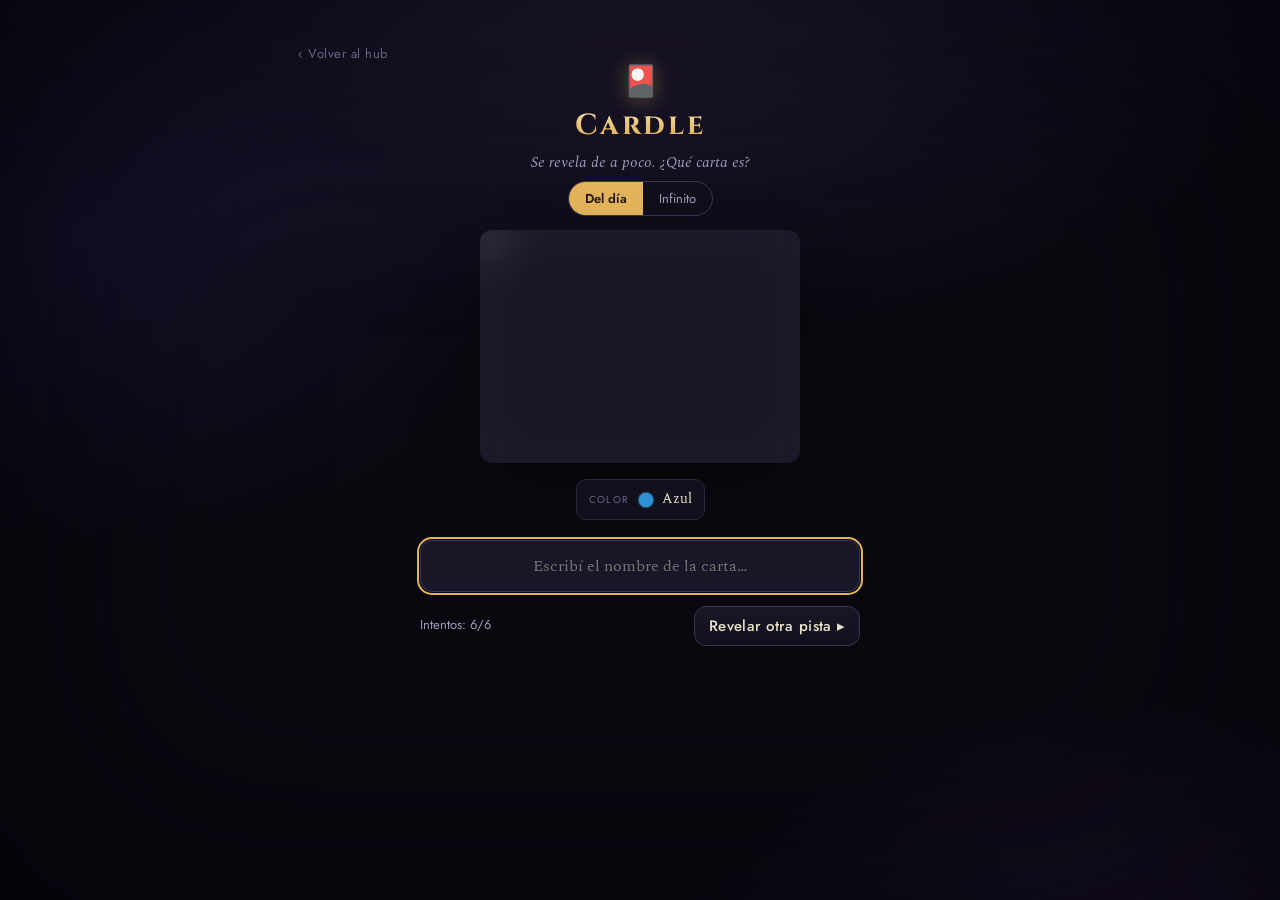
==== cardle.html @ 93d8b242 "feat(a11y): colorblind mode for Wordle & MTG-dle (orange/blue) Green + gold feedback is hard to tell" ====
<!doctype html>
<html lang="es">
<head>
<meta charset="utf-8">
<meta name="viewport" content="width=device-width, initial-scale=1">
<title>Cardle — Magic The Oráculo</title>
<meta name="description" content="Adiviná la carta de Magic que se revela de a poco: color, tipo, coste, arte…">
<link rel="icon" href="data:image/svg+xml,<svg xmlns='http://www.w3.org/2000/svg' viewBox='0 0 100 100'><text y='.9em' font-size='90'>%F0%9F%8E%B4</text></svg>">
<link rel="stylesheet" href="theme.css?v=2">
<style>
  main { text-align:center; }
  .art-wrap { position:relative; width:min(320px,80vw); aspect-ratio:626/457; margin:14px auto 0;
    border-radius:12px; overflow:hidden; box-shadow:var(--shadow); background:var(--ink-2); }
  #art { width:100%; height:100%; object-fit:cover; display:block; transition:filter .6s ease; }
  .art-wrap.empty { display:grid; place-items:center; color:var(--faint); font-size:13px; }
  .clues { display:flex; flex-wrap:wrap; gap:8px; justify-content:center; margin:16px auto 0; max-width:460px; }
  .clue { background:var(--ink); border:1px solid var(--smoke); border-radius:10px; padding:8px 12px;
    font-size:14px; display:flex; align-items:center; gap:8px; animation:pop .35s ease both; }
  @keyframes pop { from{opacity:0; transform:scale(.9);} to{opacity:1; transform:none;} }
  .clue .lab { font-family:'Jost',sans-serif; font-size:10px; letter-spacing:.14em; text-transform:uppercase; color:var(--faint); }
  .swatch { width:16px; height:16px; border-radius:50%; box-shadow:inset 0 0 0 1px rgba(0,0,0,.4); }
  .guessrow { position:relative; max-width:440px; margin:20px auto 0; }
  #guess { width:100%; box-sizing:border-box; background:var(--ink-2); color:var(--parchment);
    border:1px solid var(--smoke-2); border-radius:12px; padding:13px 15px; font-family:'Spectral',serif; font-size:16px; text-align:center; }
  #guess:focus { outline:2px solid var(--gold); outline-offset:1px; }
  .sugg { position:absolute; left:0; right:0; top:52px; z-index:5; display:grid; gap:3px;
    background:var(--void); border-radius:10px; }
  .sugg button { text-align:left; background:var(--ink); color:var(--parchment); border:1px solid var(--smoke);
    border-radius:8px; padding:9px 12px; cursor:pointer; font-family:'Spectral',serif; font-size:14px; }
  .sugg button:hover { border-color:var(--gold); }
  .meta { display:flex; align-items:center; justify-content:space-between; max-width:440px; margin:14px auto 0;
    font-family:'Jost',sans-serif; font-size:13px; color:var(--muted); }
  .pips-row { display:inline-flex; gap:3px; }
  .guesslog { max-width:440px; margin:14px auto 0; display:grid; gap:6px; }
  .gl { display:flex; align-items:center; gap:8px; justify-content:center; color:var(--bad); font-size:14px; }
  .gl::before { content:"✗"; }
  .result-title { font-family:'Cinzel',serif; font-weight:700; font-size:clamp(24px,6vw,34px); text-wrap:balance; margin:4px 0; }
  .center-actions { display:flex; gap:12px; justify-content:center; flex-wrap:wrap; margin-top:22px; }
  .foot { color:var(--faint); text-align:center; font-family:'Jost',sans-serif; font-size:13px; margin-top:24px; }
  .modepick { display:inline-flex; gap:0; border:1px solid var(--smoke-2); border-radius:99px; overflow:hidden; margin:6px 0 0; }
  .modepick button { background:transparent; border:none; color:var(--muted); padding:7px 16px; cursor:pointer; font-family:'Jost',sans-serif; font-size:13px; }
  .modepick button.on { background:var(--gold); color:#241a06; font-weight:600; }
</style>
</head>
<body>
<div class="wrap">
  <a class="back" href="index.html">‹ Volver al hub</a>
  <header class="mast">
    <div class="sigil">🎴</div>
    <h1 class="wordmark">Cardle</h1>
    <p class="tagline">Se revela de a poco. ¿Qué carta es?</p>
    <div class="modepick" id="modepick">
      <button data-mode="daily" class="on">Del día</button>
      <button data-mode="rand">Infinito</button>
    </div>
  </header>
  <main>
    <div id="game" hidden>
      <div class="art-wrap empty" id="art-wrap"><img id="art" alt="" hidden><span id="art-ph">🎴 arte oculto</span></div>
      <div class="clues" id="clues"></div>
      <div class="guessrow">
        <input id="guess" type="text" autocomplete="off" spellcheck="false" placeholder="Escribí el nombre de la carta…">
        <div class="sugg" id="sugg"></div>
      </div>
      <div class="meta">
        <span id="tries"></span>
        <button class="btn" id="skip" style="padding:8px 14px">Revelar otra pista ▸</button>
      </div>
      <div class="guesslog" id="guesslog"></div>
    </div>
    <div id="result" hidden></div>
    <p class="foot" id="loading">Cargando el grimorio…</p>
  </main>
</div>
<script src="extras.js?v=2"></script>
<script>
const $ = s => document.querySelector(s);
let POOL = [], NAMES = [], ALLNAMES = [], TARGETS = [], target = null, revealed = 0, used = 0, over = false, mode = 'daily';
const MAX_TRIES = 6;

Promise.all([fetch('data/all.json?v=4').then(r=>r.json()), fetch('data/games.json?v=4').then(r => r.json())]).then(([a,d]) => {
  POOL = d.cards;
  NAMES = POOL.map(c => c.n);
  ALLNAMES = a.cards.map(c => c.n);            // type ANY card, not just the famous ones
  TARGETS = POOL.filter(c => c.fam && !c.t.includes('Land'));  // famous, non-land (art is recognizable)
  if (!TARGETS.length) TARGETS = POOL.slice(0, 400);
  $('#loading').hidden = true; $('#game').hidden = false;
  start();
}).catch(() => { $('#loading').textContent = 'No pude cargar las cartas 😿'; });

/* ---- deterministic daily pick ---- */
function hashStr(s){ let h=2166136261; for(let i=0;i<s.length;i++){ h^=s.charCodeAt(i); h=Math.imul(h,16777619);} return h>>>0; }
function todayKey(){ const d=new Date(); return `${d.getFullYear()}-${d.getMonth()+1}-${d.getDate()}`; }

function imgURL(c, kind){ const id=c.fid||c.id; return `https://cards.scryfall.io/${kind}/front/${id[0]}/${id[1]}/${id}.jpg`; }

/* ---- clue builders (in reveal order; only applicable ones) ---- */
const COLW = { W:'--mW', U:'--mU', B:'--mB', R:'--mR', G:'--mG' };
const COLNAME = { W:'Blanca', U:'Azul', B:'Negra', R:'Roja', G:'Verde' };
function colorClue(c){
  const cs = getComputedStyle(document.documentElement);
  if (!c.co) return `<span class="swatch" style="background:#8f88a8"></span>Incolora`;
  if (c.co.length >= 2) return c.co.split('').map(ch=>`<span class="swatch" style="background:${cs.getPropertyValue(COLW[ch]).trim()}"></span>`).join('') + ' Multicolor';
  return `<span class="swatch" style="background:${cs.getPropertyValue(COLW[c.co]).trim()}"></span>${COLNAME[c.co]}`;
}
const PIP_BG = { W:'#f3ecd4', U:'#2f8fd4', B:'#2c2836', R:'#d5492f', G:'#2f9e57', C:'#b9b2a6' };
function pipsHTML(mc){
  if(!mc) return '—';
  return (mc.match(/\{[^}]+\}/g)||[]).map(s=>{ const t=s.slice(1,-1);
    const bg = PIP_BG[t] || (/^\d+$/.test(t)||t==='X' ? '#cbc4b3' : '#b9a7c9');
    const fg = (t==='W'||t==='C'||/^\d+$/.test(t)||t==='X') ? '#2a2620' : '#fff';
    return `<span class="pip" style="background:${bg};color:${fg}">${t.replace('/','')}</span>`; }).join('');
}
function mainType(t){ return t.split('—')[0].trim(); }
function subType(t){ return t.includes('—') ? t.split('—')[1].trim() : ''; }
function initialClue(c){ return c.n.split(/\s+/).map(w=>w[0].toUpperCase()+'·'.repeat(Math.max(0,w.length-1))).join('  '); }
const RARNAME = { c:'Común', u:'Infrecuente', r:'Rara', m:'Mítica' };

function buildClues(c){
  const list = [
    { lab:'Color', html: colorClue(c) },
    { lab:'Tipo', html: esc(mainType(c.t)) },
    { lab:'Coste', html: `<span class="pips-row">${pipsHTML(c.mc)}</span> · ${c.cmc}` },
    { lab:'Rareza', html: RARNAME[c.r] || '—' },
  ];
  if (subType(c.t)) list.push({ lab:'Subtipo', html: esc(subType(c.t)) });
  if (c.pt) list.push({ lab:'Fuerza/Resist.', html: esc(c.pt) });
  list.push({ lab:'Iniciales', html: `<span style="letter-spacing:.05em">${esc(initialClue(c))}</span>` });
  return list;
}
let CLUES = [];

/* ---- game flow ---- */
function start(){
  over = false; used = 0; revealed = 1;
  if (mode === 'daily') target = TARGETS[hashStr('cardle'+todayKey()) % TARGETS.length];
  else target = TARGETS[Math.floor(Math.random()*TARGETS.length)];
  CLUES = buildClues(target);
  $('#result').hidden = true; $('#game').hidden = false;
  $('#guess').value=''; $('#sugg').innerHTML=''; $('#guesslog').innerHTML=''; $('#guess').disabled=false; $('#skip').disabled=false;
  // art starts hidden/blurred
  const aw=$('#art-wrap'), art=$('#art');
  aw.classList.remove('empty'); $('#art-ph').hidden=true; art.hidden=false;
  art.onerror = ()=>{ art.onerror=null; art.src = imgURL(target,'normal'); };
  art.src = imgURL(target, 'art_crop');
  render();
  $('#guess').focus();
}
function render(){
  // clues
  $('#clues').innerHTML = CLUES.slice(0, revealed).map(c=>`<div class="clue"><span class="lab">${c.lab}</span>${c.html}</div>`).join('');
  // art blur: from 22px down to 4px across the tries; clear on win
  const lvl = used;
  const blur = Math.max(3, 22 - lvl*3.5);
  $('#art').style.filter = `blur(${blur}px)`;
  $('#tries').textContent = `Intentos: ${MAX_TRIES-used}/${MAX_TRIES}`;
}
function reveal(){ if (revealed < CLUES.length) revealed++; }

$('#guess').addEventListener('input', e=>{
  const q=e.target.value.trim().toLowerCase(), box=$('#sugg');
  if(q.length<2){ box.innerHTML=''; return; }
  const hits=[]; for(let i=0;i<ALLNAMES.length && hits.length<7;i++) if(ALLNAMES[i].toLowerCase().includes(q)) hits.push(ALLNAMES[i]);
  box.innerHTML = hits.map(n=>`<button data-n="${esc(n)}">${esc(n)}</button>`).join('');
  box.querySelectorAll('button').forEach(b=>b.onclick=()=>submit(b.dataset.n));
});
$('#guess').addEventListener('keydown', e=>{ if(e.key==='Enter'){ const f=$('#sugg button'); if(f) submit(f.dataset.n); else submit($('#guess').value.trim()); }});
$('#skip').addEventListener('click', ()=>{ if(over) return; used++; reveal(); if(used>=MAX_TRIES) return lose(); render(); });

function submit(name){
  if(over || !name) return;
  $('#sugg').innerHTML=''; $('#guess').value='';
  if(name.toLowerCase() === target.n.toLowerCase()) return win();
  used++;
  $('#guesslog').insertAdjacentHTML('beforeend', `<div class="gl">${esc(name)}</div>`);
  reveal();
  if(used>=MAX_TRIES) return lose();
  render();
}

function endCard(){
  $('#art').style.filter='none';
  return `<div class="art-wrap" style="margin-top:10px"><img src="${imgURL(target,'normal')}" alt="${esc(target.n)}" style="width:100%;height:100%;object-fit:cover" onerror="this.src='${imgURL(target,'art_crop')}'"></div>`;
}
function win(){ done(true); }
function lose(){ done(false); }
function done(won){
  over=true; $('#guess').disabled=true; $('#skip').disabled=true; $('#art').style.filter='none';
  MTO.end('cardle', { won, mode, score: won?used+1:null, distLabel:'intentos para ganar',
    title: target.n,
    subtitle: won?`En ${used+1} intento${used?'s':''} · ${used} pista${used===1?'':'s'} extra`:'Se acabaron los intentos',
    bodyHtml: `<div class="cardwrap"><img src="${imgURL(target,'normal')}" alt="${esc(target.n)}" onerror="this.onerror=null;this.src='${imgURL(target,'art_crop')}'"></div>`,
    shareText: `Cardle 🎴 — ${target.n}\n${won?`✅ ${used+1}/${MAX_TRIES}`:`❌ X/${MAX_TRIES}`}\nfclarat.github.io/MagicTheOraculo` });
}

document.querySelectorAll('#modepick button').forEach(b=>b.onclick=()=>{
  document.querySelectorAll('#modepick button').forEach(x=>x.classList.remove('on'));
  b.classList.add('on'); mode=b.dataset.mode; if(POOL.length) start();
});
function esc(s){ return String(s).replace(/[&<>"]/g,m=>({'&':'&amp;','<':'&lt;','>':'&gt;','"':'&quot;'}[m])); }
</script>
</body>
</html>
---- theme.css ----
/* Shared theme for the Magic The Oráculo games hub (candlelit-oracle look). */
@import url('https://fonts.googleapis.com/css2?family=Cinzel:wght@500;600;700&family=Spectral:ital,wght@0,400;0,500;0,600;1,400&family=Jost:wght@400;500;600&display=swap');

:root {
  color-scheme: dark;
  --void:#0a0910; --ink:#12101d; --ink-2:#191627; --smoke:#2a2540; --smoke-2:#3b3556;
  --parchment:#ece2c9; --muted:#a29bbb; --faint:#6a6484;
  --gold:#e3b45a; --gold-dim:#a9873f;
  --mW:#f4ecd0; --mU:#2f92d6; --mB:#8b7fb0; --mR:#dc5138; --mG:#3aa564; --mC:#b7b0a2;
  --good:#57c98a; --bad:#e0685a; --warn:#e3b45a;
  --shadow:0 24px 60px -20px rgba(0,0,0,.75);
  --shadow-sm:0 14px 34px -22px rgba(0,0,0,.85);
  --ring:0 0 0 1px var(--smoke);
  --hair:rgba(227,180,90,.16);   /* gold hairline for card bevels */
  --tile-correct:var(--good); --tile-present:var(--warn);   /* wordle/mtgdle feedback: green / gold */
}
/* daltonismo: high-contrast orange + blue, distinguishable for all color-vision types */
:root.cb { --tile-correct:#f5793a; --tile-present:#85c0f9; }
* { box-sizing:border-box; }
body {
  margin:0; min-height:100vh; overflow-x:hidden; position:relative;
  background:
    radial-gradient(1200px 700px at 50% -10%, #221b3c 0%, rgba(34,27,60,0) 62%),
    radial-gradient(900px 560px at 90% 112%, #241634 0%, rgba(36,22,52,0) 55%),
    radial-gradient(760px 520px at 6% 26%, #16112b 0%, rgba(22,17,43,0) 60%),
    var(--void);
  color:var(--parchment);
  font-family:'Spectral', Georgia, serif; font-size:17px; line-height:1.6;
  -webkit-font-smoothing:antialiased;
}
/* mystical spark from the top + cinematic vignette */
body::before { content:""; position:fixed; inset:0; z-index:-1; pointer-events:none;
  background:radial-gradient(680px 360px at 50% -4%, rgba(227,180,90,.06), transparent 70%); }
body::after { content:""; position:fixed; inset:0; z-index:-1; pointer-events:none;
  box-shadow:inset 0 0 240px 48px rgba(4,3,10,.72); }
.wrap { max-width:720px; margin:0 auto; padding:clamp(18px,4vw,40px) 18px 60px; }

.mast { text-align:center; margin-bottom:6px; }
.sigil { font-size:30px; line-height:1; filter:drop-shadow(0 2px 10px rgba(227,180,90,.35)); }
.wordmark {
  font-family:'Cinzel', serif; font-weight:700; letter-spacing:.09em;
  font-size:clamp(21px,5vw,29px); margin:6px 0 2px;
  background:linear-gradient(180deg,#f6e7bf,var(--gold) 70%,var(--gold-dim));
  -webkit-background-clip:text; background-clip:text; color:transparent;
}
.tagline { font-style:italic; color:var(--muted); font-size:14.5px; margin:0; }

.btn {
  font-family:'Jost', sans-serif; font-weight:500; letter-spacing:.02em; cursor:pointer;
  border-radius:12px; border:1px solid var(--smoke-2);
  background:linear-gradient(180deg,var(--ink-2),var(--ink)); color:var(--parchment);
  padding:12px 18px; font-size:15px;
  transition:transform .12s ease, border-color .2s ease, box-shadow .2s;
}
.btn:hover { border-color:var(--gold-dim); transform:translateY(-1px); }
.btn:active { transform:translateY(0); }
.btn:focus-visible { outline:2px solid var(--gold); outline-offset:2px; }
.btn-primary {
  background:linear-gradient(180deg,#f0cf7a,var(--gold)); color:#241a06;
  border-color:#f0cf7a; font-weight:600; box-shadow:0 10px 30px -12px rgba(227,180,90,.6);
}
.btn-primary:hover { border-color:#ffe29a; }

.back { display:inline-flex; align-items:center; gap:6px; color:var(--faint);
  text-decoration:none; font-family:'Jost',sans-serif; font-size:13px; letter-spacing:.04em; }
.back:hover { color:var(--gold); }

.eyebrow { font-family:'Jost',sans-serif; text-transform:uppercase; letter-spacing:.28em;
  font-size:11px; font-weight:600; color:var(--faint); }

/* mana pips (shared) */
.pip { width:21px; height:21px; border-radius:50%; display:inline-grid; place-items:center;
  font-family:'Jost',sans-serif; font-weight:600; font-size:12px; color:#fff;
  box-shadow:inset 0 -2px 3px rgba(0,0,0,.35), 0 1px 1px rgba(0,0,0,.3); }

/* ---- MTG flavor kit (shared) ---- */
/* WUBRG mana gems — look like the mana cost in a card corner */
.mana { width:22px; height:22px; border-radius:50%; display:inline-grid; place-items:center; flex:none;
  font-family:'Jost',sans-serif; font-weight:700; font-size:11px; line-height:1;
  box-shadow:inset 0 2px 2px rgba(255,255,255,.28), inset 0 -3px 4px rgba(0,0,0,.4), 0 1px 2px rgba(0,0,0,.45); }
.mana.w { background:radial-gradient(circle at 38% 30%,#fffef2,#e6dcb0 78%); color:#5a4a1e; }
.mana.u { background:radial-gradient(circle at 38% 30%,#93d2f6,#2b7dbf 80%); color:#06263f; }
.mana.b { background:radial-gradient(circle at 38% 30%,#b9aecb,#564d6c 82%); color:#efeaf5; }
.mana.r { background:radial-gradient(circle at 38% 30%,#ffa189,#d13f2b 80%); color:#3a0d06; }
.mana.g { background:radial-gradient(circle at 38% 30%,#a9e2bf,#2c9a5c 82%); color:#0c2e1b; }
.mana.c { background:radial-gradient(circle at 38% 30%,#efe9dd,#b0a794 82%); color:#3a3527; }
.mana.m { background:conic-gradient(from 210deg,#e9dfb6,#2b7dbf,#564d6c,#d13f2b,#2c9a5c,#e9dfb6); color:#241a06; text-shadow:0 1px 1px rgba(0,0,0,.35); }
.mana.lg { width:30px; height:30px; font-size:14px; }

/* WUBRG motif row */
.manabar { display:flex; gap:7px; justify-content:center; align-items:center; margin:0; }

/* ornamental divider with a center diamond */
.rule { display:flex; align-items:center; justify-content:center; gap:11px; max-width:320px; margin:13px auto; }
.rule::before, .rule::after { content:""; height:1px; flex:1; }
.rule::before { background:linear-gradient(90deg,transparent,var(--gold-dim)); }
.rule::after { background:linear-gradient(90deg,var(--gold-dim),transparent); }
.rule i { color:var(--gold); font-style:normal; font-size:11px; letter-spacing:.3em; opacity:.9; }

/* colorblind toggle (Wordle / MTG-dle) */
.cbtoggle { display:inline-flex; align-items:center; gap:6px; margin-top:8px; cursor:pointer;
  background:transparent; border:1px solid var(--smoke-2); color:var(--muted);
  border-radius:99px; padding:5px 13px; font-family:'Jost',sans-serif; font-size:12px; letter-spacing:.02em; }
.cbtoggle:hover { border-color:var(--gold-dim); color:var(--parchment); }
.cbtoggle[aria-pressed="true"] { border-color:#f5793a; color:#f5793a; background:rgba(245,121,58,.08); }

/* beveled card frame with gold corner brackets */
.frame { position:relative; border:1px solid var(--smoke-2); border-radius:16px;
  background:linear-gradient(180deg,var(--ink-2),var(--ink));
  box-shadow:inset 0 0 0 1px var(--hair), inset 0 1px 0 rgba(255,255,255,.05), var(--shadow-sm); }
.frame::after { content:""; position:absolute; inset:7px; border-radius:11px; pointer-events:none; opacity:.55;
  background:
    linear-gradient(var(--gold-dim),var(--gold-dim)) left top/13px 1.5px no-repeat,
    linear-gradient(var(--gold-dim),var(--gold-dim)) left top/1.5px 13px no-repeat,
    linear-gradient(var(--gold-dim),var(--gold-dim)) right top/13px 1.5px no-repeat,
    linear-gradient(var(--gold-dim),var(--gold-dim)) right top/1.5px 13px no-repeat,
    linear-gradient(var(--gold-dim),var(--gold-dim)) left bottom/13px 1.5px no-repeat,
    linear-gradient(var(--gold-dim),var(--gold-dim)) left bottom/1.5px 13px no-repeat,
    linear-gradient(var(--gold-dim),var(--gold-dim)) right bottom/13px 1.5px no-repeat,
    linear-gradient(var(--gold-dim),var(--gold-dim)) right bottom/1.5px 13px no-repeat; }

/* ---- celebration modal + stats (shared via extras.js) ---- */
.mto-modal { position:fixed; inset:0; z-index:200; display:none; align-items:center; justify-content:center;
  background:rgba(6,5,12,.72); -webkit-backdrop-filter:blur(4px); backdrop-filter:blur(4px); padding:18px; }
.mto-modal.show { display:flex; animation:mtoFade .25s ease; }
@keyframes mtoFade { from{opacity:0} to{opacity:1} }
.mto-panel { position:relative; width:100%; max-width:420px; max-height:92vh; overflow-y:auto;
  background:linear-gradient(180deg,var(--ink-2),var(--ink)); border:1px solid var(--smoke-2);
  border-radius:18px; padding:28px 22px 20px; text-align:center; box-shadow:var(--shadow);
  animation:mtoPop .3s cubic-bezier(.2,.8,.2,1); }
@keyframes mtoPop { from{opacity:0; transform:translateY(16px) scale(.96)} to{opacity:1; transform:none} }
.mto-x { position:absolute; top:8px; right:12px; background:none; border:none; color:var(--faint); font-size:18px; cursor:pointer; }
.mto-x:hover { color:var(--parchment); }
.mto-eyebrow { font-family:'Jost',sans-serif; text-transform:uppercase; letter-spacing:.16em; font-size:12px; font-weight:600; }
.mto-title { font-family:'Cinzel',serif; font-weight:700; font-size:clamp(22px,6vw,30px); margin:4px 0 2px; text-wrap:balance; }
.mto-sub { color:var(--muted); font-style:italic; margin:0 0 6px; }
.mto-panel .cardwrap { display:flex; justify-content:center; margin:12px 0; }
.mto-panel .cardwrap img { width:min(210px,60vw); border-radius:12px; box-shadow:var(--shadow); }
.mto-stats { display:grid; grid-template-columns:repeat(4,1fr); gap:8px; margin:16px 0 4px; }
.mto-stats > div { background:var(--ink); border:1px solid var(--smoke); border-radius:10px; padding:9px 4px; }
.mto-stats b { display:block; font-family:'Jost',sans-serif; font-size:20px; color:var(--gold); font-variant-numeric:tabular-nums; }
.mto-stats span { font-family:'Jost',sans-serif; font-size:9.5px; letter-spacing:.05em; text-transform:uppercase; color:var(--faint); }
.mto-dist { display:grid; gap:4px; margin:10px 2px 0; }
.mto-bar { display:grid; grid-template-columns:16px 1fr; gap:8px; align-items:center; }
.mto-bar .bk { font-family:'Jost',sans-serif; font-size:12px; color:var(--muted); text-align:center; }
.mto-bar i { display:block; background:linear-gradient(90deg,var(--gold-dim),var(--gold)); color:#241a06;
  font-family:'Jost',sans-serif; font-weight:600; font-size:11px; text-align:right; padding:2px 6px; border-radius:5px; min-width:20px; }
.mto-distlab { font-family:'Jost',sans-serif; font-size:10px; letter-spacing:.08em; text-transform:uppercase; color:var(--faint); margin-top:6px; }
.mto-actions { display:flex; gap:10px; justify-content:center; flex-wrap:wrap; margin-top:18px; }
.mto-copied { color:var(--good); font-family:'Jost',sans-serif; font-size:13px; margin-top:10px; }
.mto-confetti { position:fixed; inset:0; z-index:300; pointer-events:none; }

@media (prefers-reduced-motion: reduce) { * { animation:none !important; transition:none !important; } }
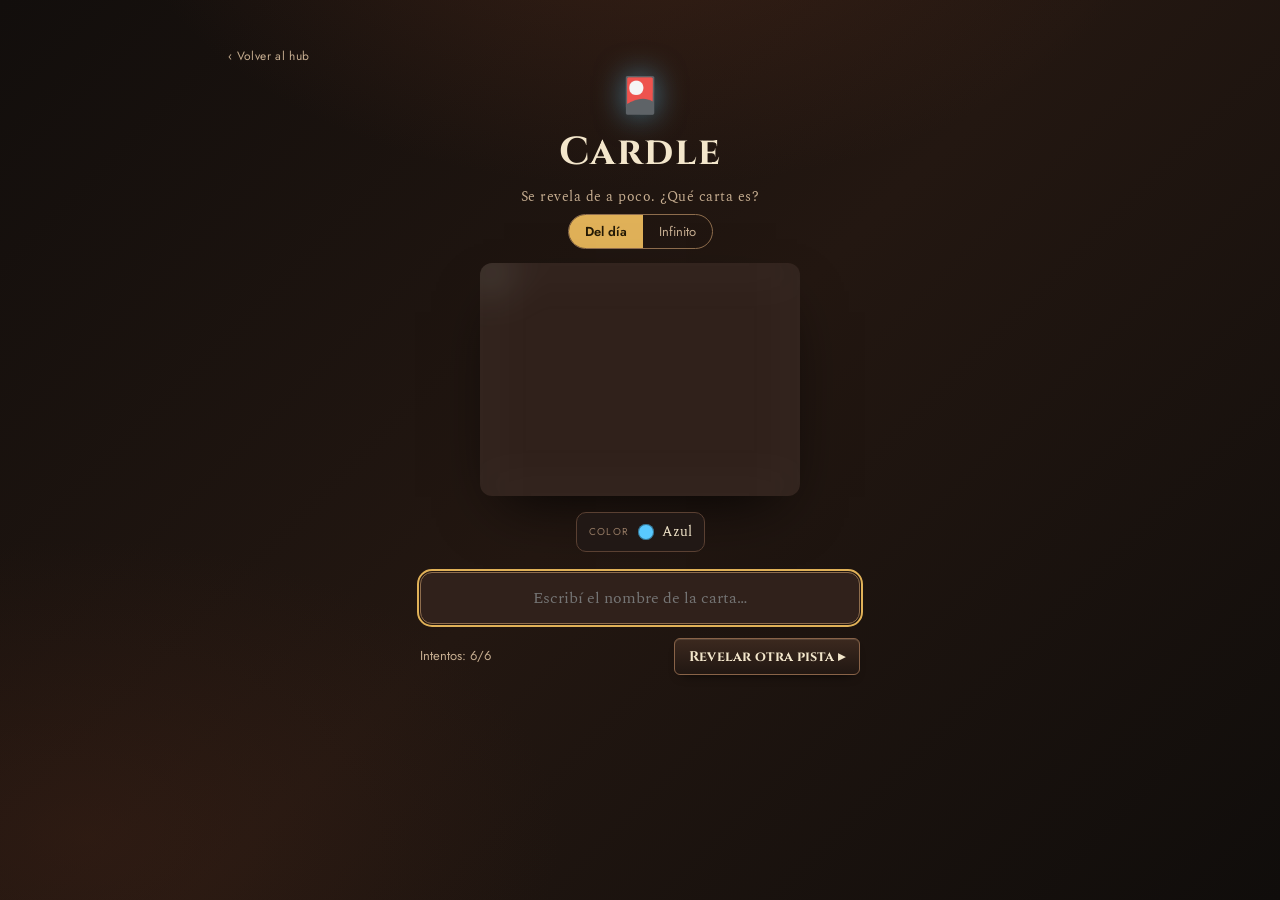
==== commit 27cd0896: "feat: rebrand as Magic The Mini Games" ====
--- a/cardle.html
+++ b/cardle.html
@@ -3,10 +3,21 @@
 <head>
 <meta charset="utf-8">
 <meta name="viewport" content="width=device-width, initial-scale=1">
-<title>Cardle — Magic The Oráculo</title>
+<title>Cardle — Magic The Mini Games</title>
 <meta name="description" content="Adiviná la carta de Magic que se revela de a poco: color, tipo, coste, arte…">
+<meta property="og:type" content="website">
+<meta property="og:title" content="Cardle — Magic The Mini Games">
+<meta property="og:description" content="Adiviná la carta de Magic que se revela de a poco: color, tipo, coste, arte…">
+<meta property="og:url" content="https://fclarat.github.io/MagicTheOraculo/cardle.html">
+<meta property="og:image" content="https://fclarat.github.io/MagicTheOraculo/og.png">
+<meta property="og:image:width" content="1200">
+<meta property="og:image:height" content="630">
+<meta name="twitter:card" content="summary_large_image">
+<meta name="twitter:title" content="Cardle — Magic The Mini Games">
+<meta name="twitter:description" content="Adiviná la carta de Magic que se revela de a poco: color, tipo, coste, arte…">
+<meta name="twitter:image" content="https://fclarat.github.io/MagicTheOraculo/og.png">
 <link rel="icon" href="data:image/svg+xml,<svg xmlns='http://www.w3.org/2000/svg' viewBox='0 0 100 100'><text y='.9em' font-size='90'>%F0%9F%8E%B4</text></svg>">
-<link rel="stylesheet" href="theme.css?v=2">
+<link rel="stylesheet" href="theme.css?v=4">
 <style>
   main { text-align:center; }
   .art-wrap { position:relative; width:min(320px,80vw); aspect-ratio:626/457; margin:14px auto 0;
@@ -72,17 +83,17 @@
     <p class="foot" id="loading">Cargando el grimorio…</p>
   </main>
 </div>
-<script src="extras.js?v=2"></script>
+<script src="extras.js?v=3"></script>
 <script>
 const $ = s => document.querySelector(s);
 let POOL = [], NAMES = [], ALLNAMES = [], TARGETS = [], target = null, revealed = 0, used = 0, over = false, mode = 'daily';
 const MAX_TRIES = 6;
 
-Promise.all([fetch('data/all.json?v=4').then(r=>r.json()), fetch('data/games.json?v=4').then(r => r.json())]).then(([a,d]) => {
+Promise.all([fetch('data/names.json?v=1').then(r=>r.json()), fetch('data/famous.json?v=1').then(r => r.json())]).then(([a,d]) => {
   POOL = d.cards;
   NAMES = POOL.map(c => c.n);
-  ALLNAMES = a.cards.map(c => c.n);            // type ANY card, not just the famous ones
-  TARGETS = POOL.filter(c => c.fam && !c.t.includes('Land'));  // famous, non-land (art is recognizable)
+  ALLNAMES = a.names;                           // type ANY card, not just the famous ones
+  TARGETS = POOL.filter(c => !c.t.includes('Land'));  // famous, non-land (art is recognizable)
   if (!TARGETS.length) TARGETS = POOL.slice(0, 400);
   $('#loading').hidden = true; $('#game').hidden = false;
   start();
--- a/theme.css
+++ b/theme.css
@@ -1,153 +1,85 @@
-/* Shared theme for the Magic The Oráculo games hub (candlelit-oracle look). */
-@import url('https://fonts.googleapis.com/css2?family=Cinzel:wght@500;600;700&family=Spectral:ital,wght@0,400;0,500;0,600;1,400&family=Jost:wght@400;500;600&display=swap');
+/* Shared design system — a vivid interplanar Magic arcade. */
+@import url('https://fonts.googleapis.com/css2?family=DM+Mono:wght@400;500&family=Space+Grotesk:wght@400;500;600;700&family=Unbounded:wght@500;600;700&display=swap');
+@import url('https://fonts.googleapis.com/css2?family=Cinzel:wght@500;600;700&family=Jost:wght@400;500;600&family=Spectral:ital,wght@0,400;0,500;0,600;1,400&display=swap');
 
 :root {
   color-scheme: dark;
-  --void:#0a0910; --ink:#12101d; --ink-2:#191627; --smoke:#2a2540; --smoke-2:#3b3556;
-  --parchment:#ece2c9; --muted:#a29bbb; --faint:#6a6484;
-  --gold:#e3b45a; --gold-dim:#a9873f;
-  --mW:#f4ecd0; --mU:#2f92d6; --mB:#8b7fb0; --mR:#dc5138; --mG:#3aa564; --mC:#b7b0a2;
-  --good:#57c98a; --bad:#e0685a; --warn:#e3b45a;
-  --shadow:0 24px 60px -20px rgba(0,0,0,.75);
-  --shadow-sm:0 14px 34px -22px rgba(0,0,0,.85);
+  --void:#070914; --ink:#101528; --ink-2:#181f39; --smoke:#29314e; --smoke-2:#46527b;
+  --parchment:#f5f7ff; --muted:#aab5d7; --faint:#7d89ae;
+  --gold:#b8ff4d; --gold-dim:#83cf27;
+  --mW:#fff5c7; --mU:#59c9ff; --mB:#b896ff; --mR:#ff6f7e; --mG:#79e36a; --mC:#c8d2e8;
+  --good:#69eb8a; --bad:#ff7184; --warn:#ffd45d;
+  --shadow:0 28px 80px -28px rgba(0,0,0,.9), 0 0 0 1px rgba(147,170,255,.07);
+  --shadow-sm:0 16px 36px -24px rgba(0,0,0,.9);
   --ring:0 0 0 1px var(--smoke);
-  --hair:rgba(227,180,90,.16);   /* gold hairline for card bevels */
-  --tile-correct:var(--good); --tile-present:var(--warn);   /* wordle/mtgdle feedback: green / gold */
+  --hair:rgba(184,255,77,.18);
+  --tile-correct:var(--good); --tile-present:var(--warn);
 }
-/* daltonismo: high-contrast orange + blue, distinguishable for all color-vision types */
-:root.cb { --tile-correct:#f5793a; --tile-present:#85c0f9; }
+:root.cb { --tile-correct:#ff8b4d; --tile-present:#68c9ff; }
 * { box-sizing:border-box; }
+html { background:var(--void); }
 body {
   margin:0; min-height:100vh; overflow-x:hidden; position:relative;
   background:
-    radial-gradient(1200px 700px at 50% -10%, #221b3c 0%, rgba(34,27,60,0) 62%),
-    radial-gradient(900px 560px at 90% 112%, #241634 0%, rgba(36,22,52,0) 55%),
-    radial-gradient(760px 520px at 6% 26%, #16112b 0%, rgba(22,17,43,0) 60%),
-    var(--void);
-  color:var(--parchment);
-  font-family:'Spectral', Georgia, serif; font-size:17px; line-height:1.6;
+    radial-gradient(900px 700px at -8% -10%,rgba(119,61,255,.35),transparent 57%),
+    radial-gradient(800px 570px at 108% 12%,rgba(0,208,255,.23),transparent 55%),
+    radial-gradient(900px 600px at 52% 108%,rgba(188,255,66,.11),transparent 58%),
+    linear-gradient(140deg,#070914 0%,#0a1020 46%,#070914 100%);
+  color:var(--parchment); font-family:'Space Grotesk',system-ui,sans-serif; font-size:16px; line-height:1.55;
   -webkit-font-smoothing:antialiased;
 }
-/* mystical spark from the top + cinematic vignette */
-body::before { content:""; position:fixed; inset:0; z-index:-1; pointer-events:none;
-  background:radial-gradient(680px 360px at 50% -4%, rgba(227,180,90,.06), transparent 70%); }
+body::before { content:""; position:fixed; inset:0; z-index:-1; pointer-events:none; opacity:.42;
+  background-image:linear-gradient(rgba(151,177,255,.06) 1px,transparent 1px),linear-gradient(90deg,rgba(151,177,255,.06) 1px,transparent 1px);
+  background-size:38px 38px; mask-image:linear-gradient(to bottom,black,transparent 82%); }
 body::after { content:""; position:fixed; inset:0; z-index:-1; pointer-events:none;
-  box-shadow:inset 0 0 240px 48px rgba(4,3,10,.72); }
-.wrap { max-width:720px; margin:0 auto; padding:clamp(18px,4vw,40px) 18px 60px; }
+  box-shadow:inset 0 0 150px 25px rgba(2,4,12,.72); }
+.wrap { max-width:880px; margin:0 auto; padding:clamp(16px,4vw,40px) 18px 64px; }
 
-.mast { text-align:center; margin-bottom:6px; }
-.sigil { font-size:30px; line-height:1; filter:drop-shadow(0 2px 10px rgba(227,180,90,.35)); }
-.wordmark {
-  font-family:'Cinzel', serif; font-weight:700; letter-spacing:.09em;
-  font-size:clamp(21px,5vw,29px); margin:6px 0 2px;
-  background:linear-gradient(180deg,#f6e7bf,var(--gold) 70%,var(--gold-dim));
-  -webkit-background-clip:text; background-clip:text; color:transparent;
-}
-.tagline { font-style:italic; color:var(--muted); font-size:14.5px; margin:0; }
+.mast { text-align:center; margin:6px 0 14px; }
+.sigil { font-size:35px; line-height:1; filter:drop-shadow(0 0 15px rgba(98,206,255,.55)); }
+.wordmark { font-family:'Unbounded',sans-serif; font-weight:700; letter-spacing:-.055em;
+  font-size:clamp(24px,5.7vw,39px); margin:9px 0 3px; color:var(--parchment); }
+.tagline { color:var(--muted); font-size:14px; margin:0; letter-spacing:.035em; }
 
-.btn {
-  font-family:'Jost', sans-serif; font-weight:500; letter-spacing:.02em; cursor:pointer;
-  border-radius:12px; border:1px solid var(--smoke-2);
-  background:linear-gradient(180deg,var(--ink-2),var(--ink)); color:var(--parchment);
-  padding:12px 18px; font-size:15px;
-  transition:transform .12s ease, border-color .2s ease, box-shadow .2s;
-}
-.btn:hover { border-color:var(--gold-dim); transform:translateY(-1px); }
-.btn:active { transform:translateY(0); }
-.btn:focus-visible { outline:2px solid var(--gold); outline-offset:2px; }
-.btn-primary {
-  background:linear-gradient(180deg,#f0cf7a,var(--gold)); color:#241a06;
-  border-color:#f0cf7a; font-weight:600; box-shadow:0 10px 30px -12px rgba(227,180,90,.6);
-}
-.btn-primary:hover { border-color:#ffe29a; }
+.btn { font-family:'Space Grotesk',sans-serif; font-weight:700; letter-spacing:.01em; cursor:pointer;
+  border-radius:12px; border:1px solid var(--smoke-2); background:rgba(24,31,57,.84); color:var(--parchment);
+  padding:11px 17px; font-size:14px; box-shadow:inset 0 1px 0 rgba(255,255,255,.08),var(--shadow-sm);
+  transition:transform .16s ease,border-color .16s ease,box-shadow .16s ease,background .16s ease; }
+.btn:hover { transform:translateY(-2px); border-color:#78d9ff; background:#202947; box-shadow:0 13px 28px -18px rgba(55,188,255,.7); }
+.btn:active { transform:translateY(0) scale(.98); }
+.btn:focus-visible,.back:focus-visible { outline:3px solid var(--gold); outline-offset:3px; }
+.btn-primary { color:#0a1601; border-color:#d5ff91; background:linear-gradient(135deg,#d6ff75,#8be835);
+  box-shadow:0 12px 30px -13px rgba(156,255,62,.68); }
+.btn-primary:hover { border-color:#efffbc; background:linear-gradient(135deg,#ecff9d,#9af040); }
 
-.back { display:inline-flex; align-items:center; gap:6px; color:var(--faint);
-  text-decoration:none; font-family:'Jost',sans-serif; font-size:13px; letter-spacing:.04em; }
-.back:hover { color:var(--gold); }
+.back { display:inline-flex; align-items:center; gap:7px; color:var(--muted); text-decoration:none;
+  font-family:'DM Mono',monospace; font-size:12px; letter-spacing:.03em; padding:7px 10px; border-radius:9px; }
+.back:hover { background:rgba(107,204,255,.1); color:#bcecff; }
+.eyebrow { font-family:'DM Mono',monospace; text-transform:uppercase; letter-spacing:.16em; font-size:10px; font-weight:500; color:#84d9ff; }
 
-.eyebrow { font-family:'Jost',sans-serif; text-transform:uppercase; letter-spacing:.28em;
-  font-size:11px; font-weight:600; color:var(--faint); }
+.pip { width:21px; height:21px; border-radius:50%; display:inline-grid; place-items:center; font-family:'DM Mono',monospace;
+  font-weight:700; font-size:11px; color:#fff; box-shadow:inset 0 2px 2px rgba(255,255,255,.32),inset 0 -3px 4px rgba(0,0,0,.38),0 2px 8px rgba(0,0,0,.28); }
+.mana { width:23px; height:23px; display:inline-grid; place-items:center; flex:none; font-family:'DM Mono',monospace;
+  font-weight:700; font-size:11px; line-height:1; clip-path:polygon(50% 0,100% 50%,50% 100%,0 50%); box-shadow:inset 1px 1px 0 rgba(255,255,255,.32),inset -2px -2px 3px rgba(0,0,0,.35),0 3px 8px rgba(0,0,0,.35); }
+.mana.w { background:linear-gradient(135deg,#fffce0,#e8d78c); color:#4f4416; }.mana.u { background:linear-gradient(135deg,#9be8ff,#278fd8); color:#05233d; }.mana.b { background:linear-gradient(135deg,#d6bbff,#6946bd); color:#f8f2ff; }.mana.r { background:linear-gradient(135deg,#ffaf9d,#ee4561); color:#440914; }.mana.g { background:linear-gradient(135deg,#c3f99a,#3bbb63); color:#073419; }.mana.c { background:linear-gradient(135deg,#edf3ff,#9caac6); color:#23324b; }.mana.m { background:conic-gradient(from 40deg,#69e8ff,#9073ff,#ff70a1,#bbff5c,#69e8ff); color:#07121d; }.mana.lg { width:31px; height:31px; font-size:13px; }
+.manabar { display:flex; gap:10px; justify-content:center; align-items:center; margin:0; }.manabar .mana:nth-child(2n) { translate:0 3px; }
 
-/* mana pips (shared) */
-.pip { width:21px; height:21px; border-radius:50%; display:inline-grid; place-items:center;
-  font-family:'Jost',sans-serif; font-weight:600; font-size:12px; color:#fff;
-  box-shadow:inset 0 -2px 3px rgba(0,0,0,.35), 0 1px 1px rgba(0,0,0,.3); }
+.rule { display:flex; align-items:center; justify-content:center; gap:11px; max-width:400px; margin:16px auto; }.rule::before,.rule::after { content:""; height:1px; flex:1; background:linear-gradient(90deg,transparent,#4bcfff); }.rule::after { transform:scaleX(-1); }.rule i { color:var(--gold); font-style:normal; font-size:13px; text-shadow:0 0 12px var(--gold); }
+.topbar { display:flex; align-items:center; justify-content:space-between; gap:10px; }.cbtoggle { display:inline-flex; align-items:center; gap:5px; cursor:pointer; background:rgba(24,31,57,.5); border:1px solid transparent; color:var(--muted); border-radius:99px; padding:5px 10px; font-family:'DM Mono',monospace; font-size:11px; }.cbtoggle:hover { color:var(--parchment); border-color:var(--smoke-2); }.cbtoggle[aria-pressed="true"] { color:#ffcc7c; border-color:#ff9d54; background:rgba(255,139,77,.1); }
 
-/* ---- MTG flavor kit (shared) ---- */
-/* WUBRG mana gems — look like the mana cost in a card corner */
-.mana { width:22px; height:22px; border-radius:50%; display:inline-grid; place-items:center; flex:none;
-  font-family:'Jost',sans-serif; font-weight:700; font-size:11px; line-height:1;
-  box-shadow:inset 0 2px 2px rgba(255,255,255,.28), inset 0 -3px 4px rgba(0,0,0,.4), 0 1px 2px rgba(0,0,0,.45); }
-.mana.w { background:radial-gradient(circle at 38% 30%,#fffef2,#e6dcb0 78%); color:#5a4a1e; }
-.mana.u { background:radial-gradient(circle at 38% 30%,#93d2f6,#2b7dbf 80%); color:#06263f; }
-.mana.b { background:radial-gradient(circle at 38% 30%,#b9aecb,#564d6c 82%); color:#efeaf5; }
-.mana.r { background:radial-gradient(circle at 38% 30%,#ffa189,#d13f2b 80%); color:#3a0d06; }
-.mana.g { background:radial-gradient(circle at 38% 30%,#a9e2bf,#2c9a5c 82%); color:#0c2e1b; }
-.mana.c { background:radial-gradient(circle at 38% 30%,#efe9dd,#b0a794 82%); color:#3a3527; }
-.mana.m { background:conic-gradient(from 210deg,#e9dfb6,#2b7dbf,#564d6c,#d13f2b,#2c9a5c,#e9dfb6); color:#241a06; text-shadow:0 1px 1px rgba(0,0,0,.35); }
-.mana.lg { width:30px; height:30px; font-size:14px; }
+.frame { position:relative; border:1px solid rgba(108,139,214,.48); border-radius:18px; background:linear-gradient(145deg,rgba(30,39,70,.94),rgba(13,18,37,.94)); box-shadow:inset 0 1px 0 rgba(255,255,255,.07),var(--shadow-sm); }.frame::after { content:""; position:absolute; inset:7px; border-radius:12px; pointer-events:none; opacity:.5; background:linear-gradient(90deg,#55d5ff,#b4ff54) left top/28px 1px no-repeat,linear-gradient(90deg,#b4ff54,#55d5ff) right bottom/28px 1px no-repeat; }
 
-/* WUBRG motif row */
-.manabar { display:flex; gap:7px; justify-content:center; align-items:center; margin:0; }
+.mto-modal { position:fixed; inset:0; z-index:200; display:none; align-items:center; justify-content:center; background:rgba(3,6,17,.72); -webkit-backdrop-filter:blur(12px); backdrop-filter:blur(12px); padding:18px; }.mto-modal.show { display:flex; animation:mtoFade .24s ease; }@keyframes mtoFade{from{opacity:0}to{opacity:1}}.mto-panel { position:relative; width:100%; max-width:430px; max-height:92vh; overflow-y:auto; background:linear-gradient(145deg,#202a4b,#0e1327 70%); border:1px solid #5d71ad; border-radius:22px; padding:30px 22px 22px; text-align:center; box-shadow:0 30px 90px -30px #000,0 0 0 1px rgba(105,232,255,.14); animation:mtoPop .3s cubic-bezier(.2,.8,.2,1); }@keyframes mtoPop{from{opacity:0;transform:translateY(18px) scale(.96)}to{opacity:1;transform:none}}.mto-x { position:absolute; top:10px; right:13px; background:none; border:none; color:var(--muted); font-size:21px; cursor:pointer; }.mto-x:hover{color:var(--parchment)}.mto-eyebrow,.mto-distlab{font-family:'DM Mono',monospace;text-transform:uppercase;letter-spacing:.12em;font-size:10px;font-weight:500;color:#7ee1ff}.mto-title{font-family:'Unbounded',sans-serif;font-weight:700;font-size:clamp(21px,5.6vw,29px);letter-spacing:-.06em;margin:7px 0 3px;text-wrap:balance}.mto-sub{color:var(--muted);margin:0 0 8px}.mto-panel .cardwrap{display:flex;justify-content:center;margin:13px 0}.mto-panel .cardwrap img{width:min(210px,60vw);border-radius:13px;box-shadow:var(--shadow)}.mto-stats{display:grid;grid-template-columns:repeat(4,1fr);gap:7px;margin:18px 0 4px}.mto-stats>div{background:rgba(5,8,20,.35);border:1px solid var(--smoke);border-radius:11px;padding:9px 4px}.mto-stats b{display:block;font-family:'DM Mono',monospace;font-size:19px;color:var(--gold);font-variant-numeric:tabular-nums}.mto-stats span{font-family:'DM Mono',monospace;font-size:9px;letter-spacing:.04em;text-transform:uppercase;color:var(--faint)}.mto-dist{display:grid;gap:4px;margin:11px 2px 0}.mto-bar{display:grid;grid-template-columns:16px 1fr;gap:8px;align-items:center}.mto-bar .bk{font-family:'DM Mono',monospace;font-size:11px;color:var(--muted);text-align:center}.mto-bar i{display:block;background:linear-gradient(90deg,#51cfff,var(--gold));color:#081005;font-family:'DM Mono',monospace;font-weight:700;font-size:10px;text-align:right;padding:3px 6px;border-radius:4px;min-width:20px}.mto-actions{display:flex;gap:10px;justify-content:center;flex-wrap:wrap;margin-top:19px}.mto-copied{color:var(--good);font-family:'DM Mono',monospace;font-size:12px;margin-top:10px}.mto-confetti{position:fixed;inset:0;z-index:300;pointer-events:none}
 
-/* ornamental divider with a center diamond */
-.rule { display:flex; align-items:center; justify-content:center; gap:11px; max-width:320px; margin:13px auto; }
-.rule::before, .rule::after { content:""; height:1px; flex:1; }
-.rule::before { background:linear-gradient(90deg,transparent,var(--gold-dim)); }
-.rule::after { background:linear-gradient(90deg,var(--gold-dim),transparent); }
-.rule i { color:var(--gold); font-style:normal; font-size:11px; letter-spacing:.3em; opacity:.9; }
+@media (max-width:520px){.wrap{padding-inline:14px}.wordmark{letter-spacing:-.07em}.mto-stats{gap:5px}.mto-stats b{font-size:17px}}
+@media (prefers-reduced-motion:reduce){*{animation:none!important;transition:none!important}}
 
-/* colorblind toggle (Wordle / MTG-dle) */
-.cbtoggle { display:inline-flex; align-items:center; gap:6px; margin-top:8px; cursor:pointer;
-  background:transparent; border:1px solid var(--smoke-2); color:var(--muted);
-  border-radius:99px; padding:5px 13px; font-family:'Jost',sans-serif; font-size:12px; letter-spacing:.02em; }
-.cbtoggle:hover { border-color:var(--gold-dim); color:var(--parchment); }
-.cbtoggle[aria-pressed="true"] { border-color:#f5793a; color:#f5793a; background:rgba(245,121,58,.08); }
-
-/* beveled card frame with gold corner brackets */
-.frame { position:relative; border:1px solid var(--smoke-2); border-radius:16px;
-  background:linear-gradient(180deg,var(--ink-2),var(--ink));
-  box-shadow:inset 0 0 0 1px var(--hair), inset 0 1px 0 rgba(255,255,255,.05), var(--shadow-sm); }
-.frame::after { content:""; position:absolute; inset:7px; border-radius:11px; pointer-events:none; opacity:.55;
-  background:
-    linear-gradient(var(--gold-dim),var(--gold-dim)) left top/13px 1.5px no-repeat,
-    linear-gradient(var(--gold-dim),var(--gold-dim)) left top/1.5px 13px no-repeat,
-    linear-gradient(var(--gold-dim),var(--gold-dim)) right top/13px 1.5px no-repeat,
-    linear-gradient(var(--gold-dim),var(--gold-dim)) right top/1.5px 13px no-repeat,
-    linear-gradient(var(--gold-dim),var(--gold-dim)) left bottom/13px 1.5px no-repeat,
-    linear-gradient(var(--gold-dim),var(--gold-dim)) left bottom/1.5px 13px no-repeat,
-    linear-gradient(var(--gold-dim),var(--gold-dim)) right bottom/13px 1.5px no-repeat,
-    linear-gradient(var(--gold-dim),var(--gold-dim)) right bottom/1.5px 13px no-repeat; }
-
-/* ---- celebration modal + stats (shared via extras.js) ---- */
-.mto-modal { position:fixed; inset:0; z-index:200; display:none; align-items:center; justify-content:center;
-  background:rgba(6,5,12,.72); -webkit-backdrop-filter:blur(4px); backdrop-filter:blur(4px); padding:18px; }
-.mto-modal.show { display:flex; animation:mtoFade .25s ease; }
-@keyframes mtoFade { from{opacity:0} to{opacity:1} }
-.mto-panel { position:relative; width:100%; max-width:420px; max-height:92vh; overflow-y:auto;
-  background:linear-gradient(180deg,var(--ink-2),var(--ink)); border:1px solid var(--smoke-2);
-  border-radius:18px; padding:28px 22px 20px; text-align:center; box-shadow:var(--shadow);
-  animation:mtoPop .3s cubic-bezier(.2,.8,.2,1); }
-@keyframes mtoPop { from{opacity:0; transform:translateY(16px) scale(.96)} to{opacity:1; transform:none} }
-.mto-x { position:absolute; top:8px; right:12px; background:none; border:none; color:var(--faint); font-size:18px; cursor:pointer; }
-.mto-x:hover { color:var(--parchment); }
-.mto-eyebrow { font-family:'Jost',sans-serif; text-transform:uppercase; letter-spacing:.16em; font-size:12px; font-weight:600; }
-.mto-title { font-family:'Cinzel',serif; font-weight:700; font-size:clamp(22px,6vw,30px); margin:4px 0 2px; text-wrap:balance; }
-.mto-sub { color:var(--muted); font-style:italic; margin:0 0 6px; }
-.mto-panel .cardwrap { display:flex; justify-content:center; margin:12px 0; }
-.mto-panel .cardwrap img { width:min(210px,60vw); border-radius:12px; box-shadow:var(--shadow); }
-.mto-stats { display:grid; grid-template-columns:repeat(4,1fr); gap:8px; margin:16px 0 4px; }
-.mto-stats > div { background:var(--ink); border:1px solid var(--smoke); border-radius:10px; padding:9px 4px; }
-.mto-stats b { display:block; font-family:'Jost',sans-serif; font-size:20px; color:var(--gold); font-variant-numeric:tabular-nums; }
-.mto-stats span { font-family:'Jost',sans-serif; font-size:9.5px; letter-spacing:.05em; text-transform:uppercase; color:var(--faint); }
-.mto-dist { display:grid; gap:4px; margin:10px 2px 0; }
-.mto-bar { display:grid; grid-template-columns:16px 1fr; gap:8px; align-items:center; }
-.mto-bar .bk { font-family:'Jost',sans-serif; font-size:12px; color:var(--muted); text-align:center; }
-.mto-bar i { display:block; background:linear-gradient(90deg,var(--gold-dim),var(--gold)); color:#241a06;
-  font-family:'Jost',sans-serif; font-weight:600; font-size:11px; text-align:right; padding:2px 6px; border-radius:5px; min-width:20px; }
-.mto-distlab { font-family:'Jost',sans-serif; font-size:10px; letter-spacing:.08em; text-transform:uppercase; color:var(--faint); margin-top:6px; }
-.mto-actions { display:flex; gap:10px; justify-content:center; flex-wrap:wrap; margin-top:18px; }
-.mto-copied { color:var(--good); font-family:'Jost',sans-serif; font-size:13px; margin-top:10px; }
-.mto-confetti { position:fixed; inset:0; z-index:300; pointer-events:none; }
-
-@media (prefers-reduced-motion: reduce) { * { animation:none !important; transition:none !important; } }
+/* Second skin: a physical Magic table — warm parchment, old card frames, no neon. */
+:root { --void:#17110e; --ink:#211815; --ink-2:#30211b; --smoke:#5a4032; --smoke-2:#8e6d4d; --parchment:#f3e6cb; --muted:#c7ae91; --faint:#947963; --gold:#e0b158; --gold-dim:#b57a31; --good:#76bd7a; --bad:#d36e5d; --warn:#ddb34e; --shadow:0 25px 60px -24px rgba(0,0,0,.9); --shadow-sm:0 13px 28px -19px rgba(0,0,0,.85); --hair:rgba(235,201,132,.22); }
+body { font-family:'Spectral',Georgia,serif; background:radial-gradient(850px 520px at 50% -15%,rgba(108,56,34,.38),transparent 62%),radial-gradient(760px 480px at 7% 93%,rgba(68,35,22,.36),transparent 62%),linear-gradient(135deg,#120e0c,#231711 50%,#100d0b); }
+body::before { opacity:.26; background-image:repeating-linear-gradient(112deg,rgba(255,231,183,.08) 0 1px,transparent 1px 7px); background-size:auto; mask-image:none; }
+body::after { box-shadow:inset 0 0 180px 30px rgba(0,0,0,.65); }
+.wordmark,.mto-title { font-family:'Cinzel',Georgia,serif; letter-spacing:.04em; }.tagline { font-family:'Spectral',Georgia,serif; }.eyebrow,.back,.cbtoggle { font-family:'Jost',sans-serif; }
+.btn { font-family:'Cinzel',Georgia,serif; border-radius:6px; border-color:#896348; background:linear-gradient(180deg,#3c291f,#211712); box-shadow:inset 0 1px rgba(255,238,204,.12),0 6px 12px -8px #000; }.btn:hover { border-color:#e4c27b; background:linear-gradient(180deg,#4a3022,#281a14); box-shadow:0 10px 20px -13px #000; }.btn-primary { color:#271506; border-color:#f2d58e; background:linear-gradient(180deg,#f2d283,#c98c38); box-shadow:inset 0 1px rgba(255,250,213,.5),0 8px 18px -11px #000; }.btn-primary:hover { background:linear-gradient(180deg,#ffe5a0,#d79e45); }
+.mana { clip-path:none; border-radius:50%; font-family:'Cinzel',serif; box-shadow:inset 0 2px 2px rgba(255,255,255,.28),inset 0 -3px 4px rgba(0,0,0,.42),0 2px 5px rgba(0,0,0,.55); }.mana.w{background:radial-gradient(circle at 35% 28%,#fffef0,#ddcd9d 78%)}.mana.u{background:radial-gradient(circle at 35% 28%,#94d4f2,#3675aa 80%)}.mana.b{background:radial-gradient(circle at 35% 28%,#bbb0cb,#554965 80%)}.mana.r{background:radial-gradient(circle at 35% 28%,#ffa084,#b83c2d 80%)}.mana.g{background:radial-gradient(circle at 35% 28%,#a9dbab,#387d42 80%)}.mana.c{background:radial-gradient(circle at 35% 28%,#eee9dc,#a89f8c 80%)}.mana.m{background:conic-gradient(#e7dbb7,#3675aa,#554965,#b83c2d,#387d42,#e7dbb7)}
+.rule::before,.rule::after { background:linear-gradient(90deg,transparent,#b78448); }.rule::after{transform:scaleX(-1)}.rule i{color:#e5ba66;text-shadow:none}.frame{border-color:#765441;background:linear-gradient(160deg,#39251b,#1a120f)}.frame::after{background:linear-gradient(90deg,#d7a64b,#f0d183) left top/25px 1px no-repeat,linear-gradient(90deg,#d7a64b,#f0d183) right bottom/25px 1px no-repeat}.mto-panel{background:linear-gradient(160deg,#3b281d,#18110f 72%);border-color:#92704d}.mto-eyebrow,.mto-distlab{color:#e1bb6c}.mto-bar i{background:linear-gradient(90deg,#a87232,#ecc566);color:#2a1808}.mto-stats b{color:#efd076}
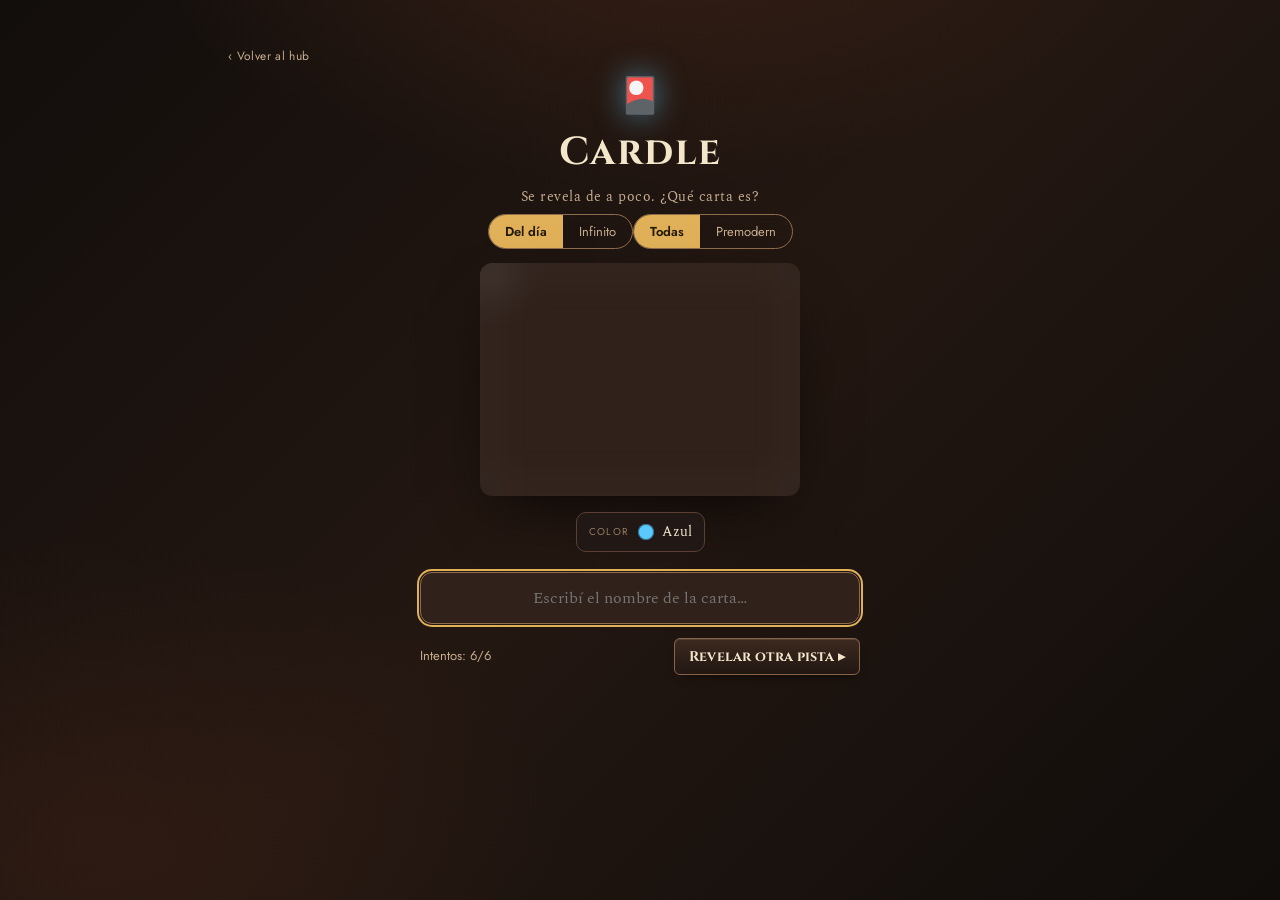
==== commit 2c76aa7a: "feat: add Premodern card format to every game A shared "Todas / Premodern" picker (hub, each game, O" ====
--- a/cardle.html
+++ b/cardle.html
@@ -17,7 +17,7 @@
 <meta name="twitter:description" content="Adiviná la carta de Magic que se revela de a poco: color, tipo, coste, arte…">
 <meta name="twitter:image" content="https://fclarat.github.io/MagicTheOraculo/og.png">
 <link rel="icon" href="data:image/svg+xml,<svg xmlns='http://www.w3.org/2000/svg' viewBox='0 0 100 100'><text y='.9em' font-size='90'>%F0%9F%8E%B4</text></svg>">
-<link rel="stylesheet" href="theme.css?v=4">
+<link rel="stylesheet" href="theme.css?v=5">
 <style>
   main { text-align:center; }
   .art-wrap { position:relative; width:min(320px,80vw); aspect-ratio:626/457; margin:14px auto 0;
@@ -83,16 +83,16 @@
     <p class="foot" id="loading">Cargando el grimorio…</p>
   </main>
 </div>
-<script src="extras.js?v=3"></script>
+<script src="extras.js?v=4"></script>
 <script>
 const $ = s => document.querySelector(s);
 let POOL = [], NAMES = [], ALLNAMES = [], TARGETS = [], target = null, revealed = 0, used = 0, over = false, mode = 'daily';
 const MAX_TRIES = 6;
 
-Promise.all([fetch('data/names.json?v=1').then(r=>r.json()), fetch('data/famous.json?v=1').then(r => r.json())]).then(([a,d]) => {
+Promise.all([fetch('data/names.json?v=2').then(r=>r.json()), fetch(MTO.famousURL).then(r => r.json())]).then(([a,d]) => {
   POOL = d.cards;
   NAMES = POOL.map(c => c.n);
-  ALLNAMES = a.names;                           // type ANY card, not just the famous ones
+  ALLNAMES = (MTO.pm && a.pm) || a.names;       // type ANY card of the format, not just the famous ones
   TARGETS = POOL.filter(c => !c.t.includes('Land'));  // famous, non-land (art is recognizable)
   if (!TARGETS.length) TARGETS = POOL.slice(0, 400);
   $('#loading').hidden = true; $('#game').hidden = false;
--- a/theme.css
+++ b/theme.css
@@ -37,6 +37,7 @@
 
 .mast { text-align:center; margin:6px 0 14px; }
 .sigil { font-size:35px; line-height:1; filter:drop-shadow(0 0 15px rgba(98,206,255,.55)); }
+.magic-mark { display:inline-grid; place-items:center; width:45px; height:45px; border:1px solid #b78645; border-radius:4px 4px 14px 14px; background:linear-gradient(145deg,#3a2218,#17100d); color:#f0cf85; font-family:'Cinzel',serif; font-size:30px; font-weight:700; line-height:1; text-shadow:0 2px 0 #130b08; box-shadow:inset 0 0 0 2px rgba(244,213,150,.09),0 4px 10px rgba(0,0,0,.45); filter:drop-shadow(0 3px 4px rgba(0,0,0,.6)); }
 .wordmark { font-family:'Unbounded',sans-serif; font-weight:700; letter-spacing:-.055em;
   font-size:clamp(24px,5.7vw,39px); margin:9px 0 3px; color:var(--parchment); }
 .tagline { color:var(--muted); font-size:14px; margin:0; letter-spacing:.035em; }
@@ -83,3 +84,6 @@
 .btn { font-family:'Cinzel',Georgia,serif; border-radius:6px; border-color:#896348; background:linear-gradient(180deg,#3c291f,#211712); box-shadow:inset 0 1px rgba(255,238,204,.12),0 6px 12px -8px #000; }.btn:hover { border-color:#e4c27b; background:linear-gradient(180deg,#4a3022,#281a14); box-shadow:0 10px 20px -13px #000; }.btn-primary { color:#271506; border-color:#f2d58e; background:linear-gradient(180deg,#f2d283,#c98c38); box-shadow:inset 0 1px rgba(255,250,213,.5),0 8px 18px -11px #000; }.btn-primary:hover { background:linear-gradient(180deg,#ffe5a0,#d79e45); }
 .mana { clip-path:none; border-radius:50%; font-family:'Cinzel',serif; box-shadow:inset 0 2px 2px rgba(255,255,255,.28),inset 0 -3px 4px rgba(0,0,0,.42),0 2px 5px rgba(0,0,0,.55); }.mana.w{background:radial-gradient(circle at 35% 28%,#fffef0,#ddcd9d 78%)}.mana.u{background:radial-gradient(circle at 35% 28%,#94d4f2,#3675aa 80%)}.mana.b{background:radial-gradient(circle at 35% 28%,#bbb0cb,#554965 80%)}.mana.r{background:radial-gradient(circle at 35% 28%,#ffa084,#b83c2d 80%)}.mana.g{background:radial-gradient(circle at 35% 28%,#a9dbab,#387d42 80%)}.mana.c{background:radial-gradient(circle at 35% 28%,#eee9dc,#a89f8c 80%)}.mana.m{background:conic-gradient(#e7dbb7,#3675aa,#554965,#b83c2d,#387d42,#e7dbb7)}
 .rule::before,.rule::after { background:linear-gradient(90deg,transparent,#b78448); }.rule::after{transform:scaleX(-1)}.rule i{color:#e5ba66;text-shadow:none}.frame{border-color:#765441;background:linear-gradient(160deg,#39251b,#1a120f)}.frame::after{background:linear-gradient(90deg,#d7a64b,#f0d183) left top/25px 1px no-repeat,linear-gradient(90deg,#d7a64b,#f0d183) right bottom/25px 1px no-repeat}.mto-panel{background:linear-gradient(160deg,#3b281d,#18110f 72%);border-color:#92704d}.mto-eyebrow,.mto-distlab{color:#e1bb6c}.mto-bar i{background:linear-gradient(90deg,#a87232,#ecc566);color:#2a1808}.mto-stats b{color:#efd076}
+.modepick { display:inline-flex; border:1px solid var(--smoke-2); border-radius:99px; overflow:hidden; margin-top:6px; }.modepick button { background:transparent; border:none; color:var(--muted); padding:7px 16px; cursor:pointer; font-family:'Jost',sans-serif; font-size:13px; }.modepick button.on { background:var(--gold); color:#241a06; font-weight:600; }
+.fmtpick { margin-left:8px; vertical-align:top; }@media (max-width:420px){ .fmtpick { margin-left:6px; } }
+.fmtrow { display:flex; align-items:center; justify-content:center; gap:10px; flex-wrap:wrap; margin:12px 0 0; font-family:'Jost',sans-serif; font-size:13px; color:var(--muted); }.fmtrow .fmtpick { margin:0; }
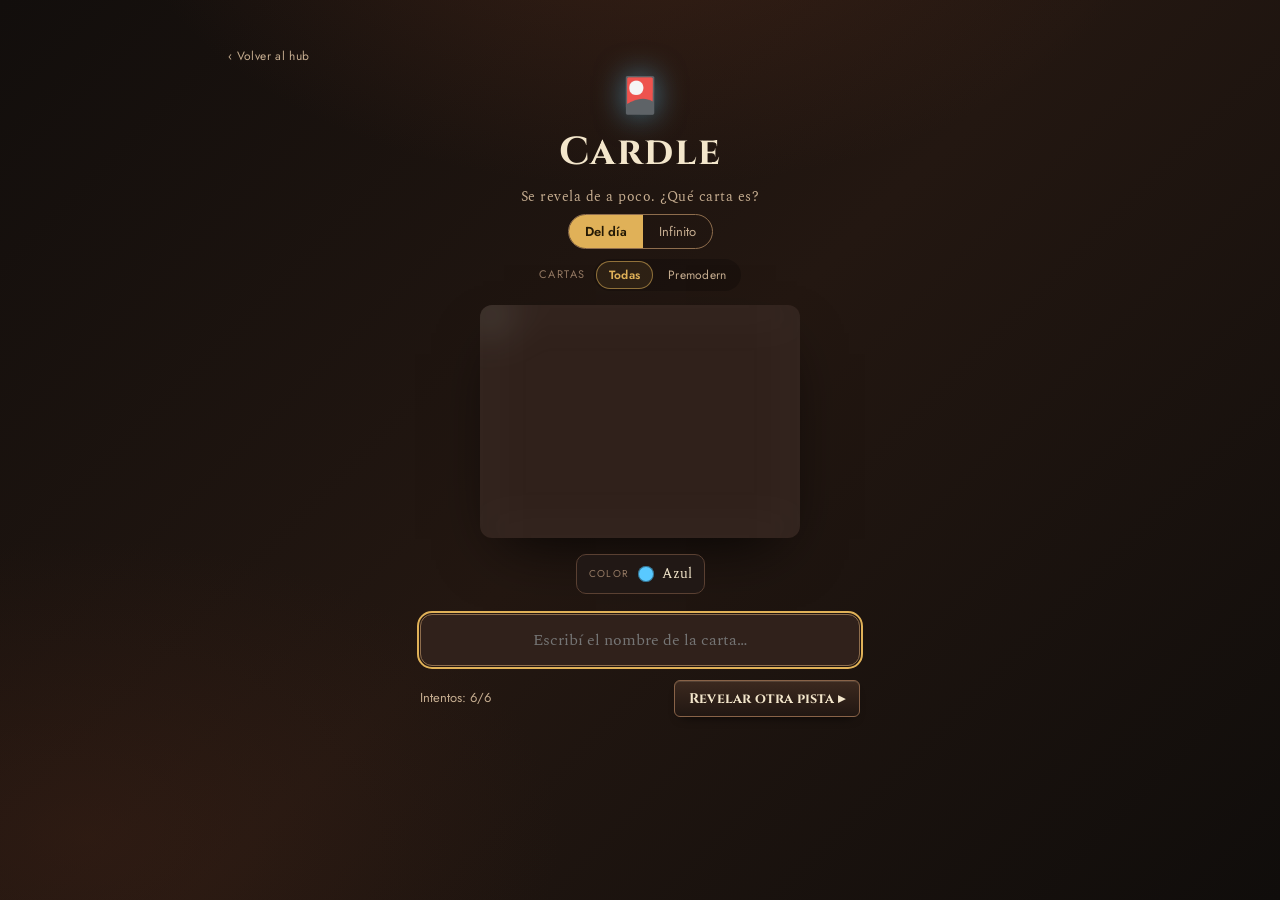
==== commit d67ab4f5: "style: give the format picker its own subtle row The "Todas / Premodern" pill sat flush against "Del" ====
--- a/cardle.html
+++ b/cardle.html
@@ -17,7 +17,7 @@
 <meta name="twitter:description" content="Adiviná la carta de Magic que se revela de a poco: color, tipo, coste, arte…">
 <meta name="twitter:image" content="https://fclarat.github.io/MagicTheOraculo/og.png">
 <link rel="icon" href="data:image/svg+xml,<svg xmlns='http://www.w3.org/2000/svg' viewBox='0 0 100 100'><text y='.9em' font-size='90'>%F0%9F%8E%B4</text></svg>">
-<link rel="stylesheet" href="theme.css?v=5">
+<link rel="stylesheet" href="theme.css?v=6">
 <style>
   main { text-align:center; }
   .art-wrap { position:relative; width:min(320px,80vw); aspect-ratio:626/457; margin:14px auto 0;
@@ -83,7 +83,7 @@
     <p class="foot" id="loading">Cargando el grimorio…</p>
   </main>
 </div>
-<script src="extras.js?v=4"></script>
+<script src="extras.js?v=5"></script>
 <script>
 const $ = s => document.querySelector(s);
 let POOL = [], NAMES = [], ALLNAMES = [], TARGETS = [], target = null, revealed = 0, used = 0, over = false, mode = 'daily';
--- a/theme.css
+++ b/theme.css
@@ -85,5 +85,5 @@
 .mana { clip-path:none; border-radius:50%; font-family:'Cinzel',serif; box-shadow:inset 0 2px 2px rgba(255,255,255,.28),inset 0 -3px 4px rgba(0,0,0,.42),0 2px 5px rgba(0,0,0,.55); }.mana.w{background:radial-gradient(circle at 35% 28%,#fffef0,#ddcd9d 78%)}.mana.u{background:radial-gradient(circle at 35% 28%,#94d4f2,#3675aa 80%)}.mana.b{background:radial-gradient(circle at 35% 28%,#bbb0cb,#554965 80%)}.mana.r{background:radial-gradient(circle at 35% 28%,#ffa084,#b83c2d 80%)}.mana.g{background:radial-gradient(circle at 35% 28%,#a9dbab,#387d42 80%)}.mana.c{background:radial-gradient(circle at 35% 28%,#eee9dc,#a89f8c 80%)}.mana.m{background:conic-gradient(#e7dbb7,#3675aa,#554965,#b83c2d,#387d42,#e7dbb7)}
 .rule::before,.rule::after { background:linear-gradient(90deg,transparent,#b78448); }.rule::after{transform:scaleX(-1)}.rule i{color:#e5ba66;text-shadow:none}.frame{border-color:#765441;background:linear-gradient(160deg,#39251b,#1a120f)}.frame::after{background:linear-gradient(90deg,#d7a64b,#f0d183) left top/25px 1px no-repeat,linear-gradient(90deg,#d7a64b,#f0d183) right bottom/25px 1px no-repeat}.mto-panel{background:linear-gradient(160deg,#3b281d,#18110f 72%);border-color:#92704d}.mto-eyebrow,.mto-distlab{color:#e1bb6c}.mto-bar i{background:linear-gradient(90deg,#a87232,#ecc566);color:#2a1808}.mto-stats b{color:#efd076}
 .modepick { display:inline-flex; border:1px solid var(--smoke-2); border-radius:99px; overflow:hidden; margin-top:6px; }.modepick button { background:transparent; border:none; color:var(--muted); padding:7px 16px; cursor:pointer; font-family:'Jost',sans-serif; font-size:13px; }.modepick button.on { background:var(--gold); color:#241a06; font-weight:600; }
-.fmtpick { margin-left:8px; vertical-align:top; }@media (max-width:420px){ .fmtpick { margin-left:6px; } }
-.fmtrow { display:flex; align-items:center; justify-content:center; gap:10px; flex-wrap:wrap; margin:12px 0 0; font-family:'Jost',sans-serif; font-size:13px; color:var(--muted); }.fmtrow .fmtpick { margin:0; }
+.fmtrow { display:flex; align-items:center; justify-content:center; gap:8px; flex-wrap:wrap; margin:10px 0 0; font-family:'Jost',sans-serif; font-size:11px; letter-spacing:.14em; text-transform:uppercase; color:var(--faint); }
+.fmtpick { display:inline-flex; gap:2px; padding:2px; border-radius:99px; background:rgba(0,0,0,.22); }.fmtpick button { background:transparent; border:1px solid transparent; color:var(--muted); padding:4px 12px; border-radius:99px; cursor:pointer; font-family:'Jost',sans-serif; font-size:12px; letter-spacing:.02em; text-transform:none; }.fmtpick button:hover { color:var(--parchment); }.fmtpick button.on { color:var(--gold); border-color:rgba(227,180,90,.55); background:rgba(227,180,90,.1); font-weight:600; }
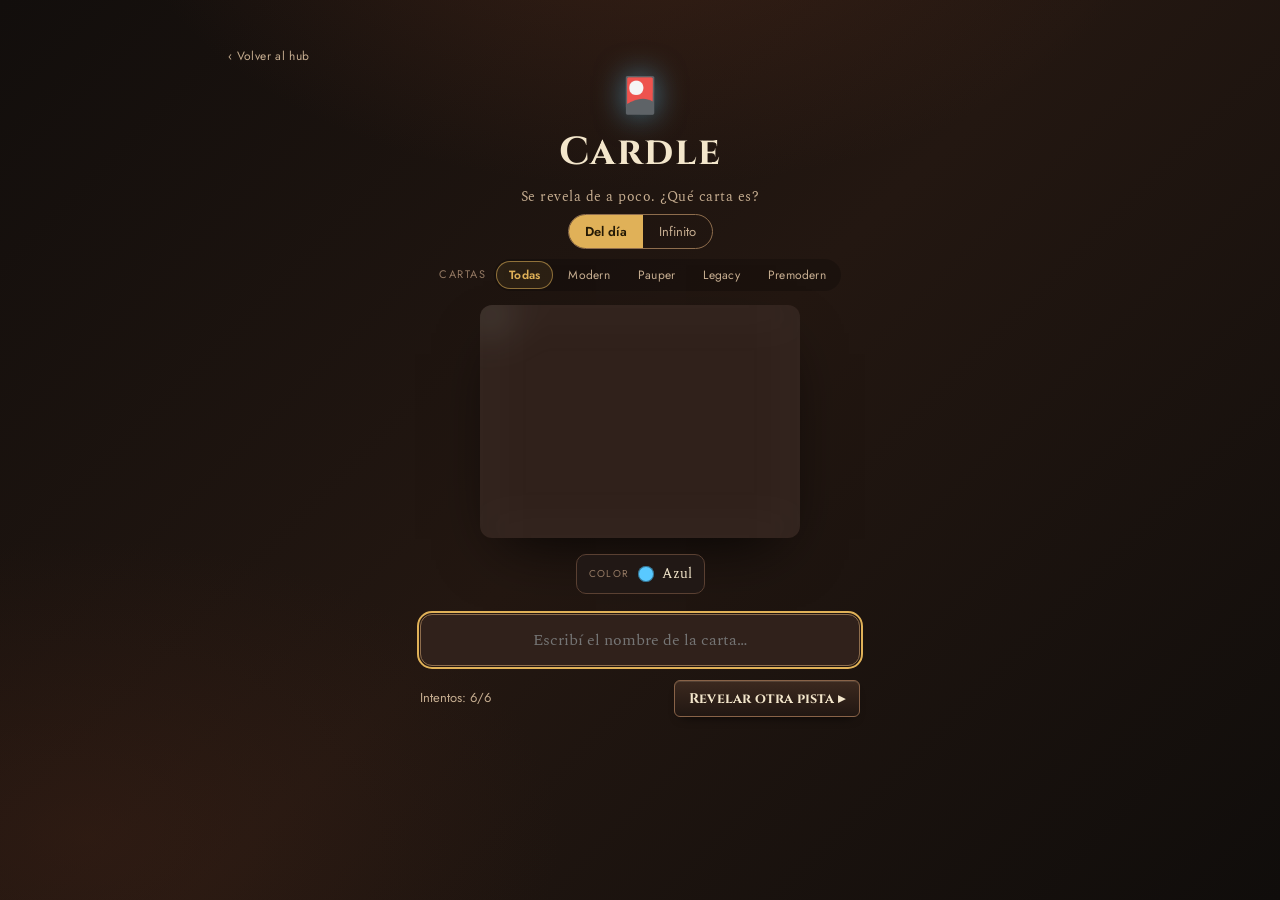
==== commit 8eb8a705: "feat: add Modern, Pauper and Legacy formats The Premodern-only flag becomes a per-card format mask, " ====
--- a/cardle.html
+++ b/cardle.html
@@ -17,7 +17,7 @@
 <meta name="twitter:description" content="Adiviná la carta de Magic que se revela de a poco: color, tipo, coste, arte…">
 <meta name="twitter:image" content="https://fclarat.github.io/MagicTheOraculo/og.png">
 <link rel="icon" href="data:image/svg+xml,<svg xmlns='http://www.w3.org/2000/svg' viewBox='0 0 100 100'><text y='.9em' font-size='90'>%F0%9F%8E%B4</text></svg>">
-<link rel="stylesheet" href="theme.css?v=6">
+<link rel="stylesheet" href="theme.css?v=8">
 <style>
   main { text-align:center; }
   .art-wrap { position:relative; width:min(320px,80vw); aspect-ratio:626/457; margin:14px auto 0;
@@ -83,16 +83,16 @@
     <p class="foot" id="loading">Cargando el grimorio…</p>
   </main>
 </div>
-<script src="extras.js?v=5"></script>
+<script src="extras.js?v=6"></script>
 <script>
 const $ = s => document.querySelector(s);
 let POOL = [], NAMES = [], ALLNAMES = [], TARGETS = [], target = null, revealed = 0, used = 0, over = false, mode = 'daily';
 const MAX_TRIES = 6;
 
-Promise.all([fetch('data/names.json?v=2').then(r=>r.json()), fetch(MTO.famousURL).then(r => r.json())]).then(([a,d]) => {
+Promise.all([fetch('data/names.json?v=3').then(r=>r.json()), fetch(MTO.famousURL).then(r => r.json())]).then(([a,d]) => {
   POOL = d.cards;
   NAMES = POOL.map(c => c.n);
-  ALLNAMES = (MTO.pm && a.pm) || a.names;       // type ANY card of the format, not just the famous ones
+  ALLNAMES = MTO.names(a);       // type ANY card of the format, not just the famous ones
   TARGETS = POOL.filter(c => !c.t.includes('Land'));  // famous, non-land (art is recognizable)
   if (!TARGETS.length) TARGETS = POOL.slice(0, 400);
   $('#loading').hidden = true; $('#game').hidden = false;
--- a/theme.css
+++ b/theme.css
@@ -86,4 +86,4 @@
 .rule::before,.rule::after { background:linear-gradient(90deg,transparent,#b78448); }.rule::after{transform:scaleX(-1)}.rule i{color:#e5ba66;text-shadow:none}.frame{border-color:#765441;background:linear-gradient(160deg,#39251b,#1a120f)}.frame::after{background:linear-gradient(90deg,#d7a64b,#f0d183) left top/25px 1px no-repeat,linear-gradient(90deg,#d7a64b,#f0d183) right bottom/25px 1px no-repeat}.mto-panel{background:linear-gradient(160deg,#3b281d,#18110f 72%);border-color:#92704d}.mto-eyebrow,.mto-distlab{color:#e1bb6c}.mto-bar i{background:linear-gradient(90deg,#a87232,#ecc566);color:#2a1808}.mto-stats b{color:#efd076}
 .modepick { display:inline-flex; border:1px solid var(--smoke-2); border-radius:99px; overflow:hidden; margin-top:6px; }.modepick button { background:transparent; border:none; color:var(--muted); padding:7px 16px; cursor:pointer; font-family:'Jost',sans-serif; font-size:13px; }.modepick button.on { background:var(--gold); color:#241a06; font-weight:600; }
 .fmtrow { display:flex; align-items:center; justify-content:center; gap:8px; flex-wrap:wrap; margin:10px 0 0; font-family:'Jost',sans-serif; font-size:11px; letter-spacing:.14em; text-transform:uppercase; color:var(--faint); }
-.fmtpick { display:inline-flex; gap:2px; padding:2px; border-radius:99px; background:rgba(0,0,0,.22); }.fmtpick button { background:transparent; border:1px solid transparent; color:var(--muted); padding:4px 12px; border-radius:99px; cursor:pointer; font-family:'Jost',sans-serif; font-size:12px; letter-spacing:.02em; text-transform:none; }.fmtpick button:hover { color:var(--parchment); }.fmtpick button.on { color:var(--gold); border-color:rgba(227,180,90,.55); background:rgba(227,180,90,.1); font-weight:600; }
+.fmtpick { display:inline-flex; flex-wrap:wrap; justify-content:center; gap:2px; padding:2px; border-radius:99px; background:rgba(0,0,0,.22); }.fmtpick button { background:transparent; border:1px solid transparent; color:var(--muted); padding:4px 12px; border-radius:99px; cursor:pointer; font-family:'Jost',sans-serif; font-size:12px; letter-spacing:.02em; text-transform:none; }.fmtpick button:hover { color:var(--parchment); }.fmtpick button.on { color:var(--gold); border-color:rgba(227,180,90,.55); background:rgba(227,180,90,.1); font-weight:600; }@media (max-width:480px){ .fmtrow { gap:6px; }.fmtpick { gap:0; }.fmtpick button { padding:4px 8px; font-size:11.5px; } }
